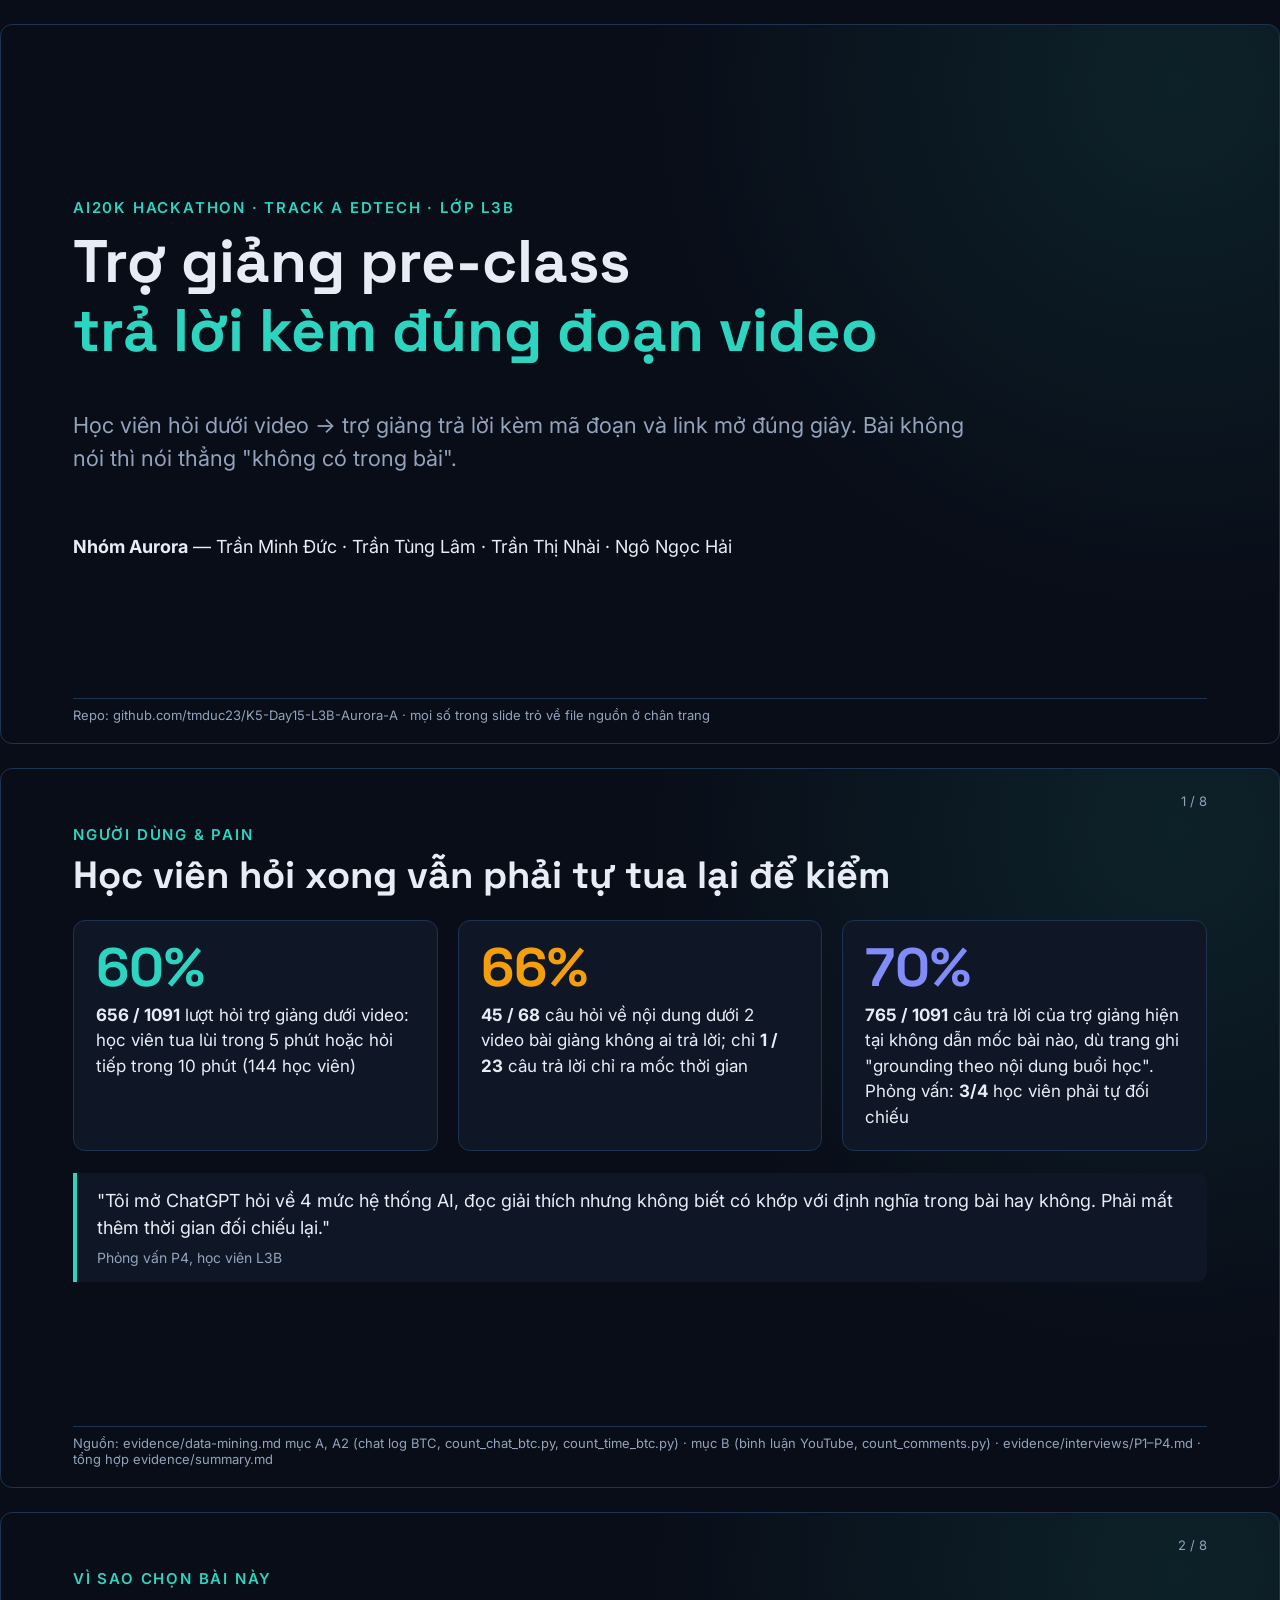
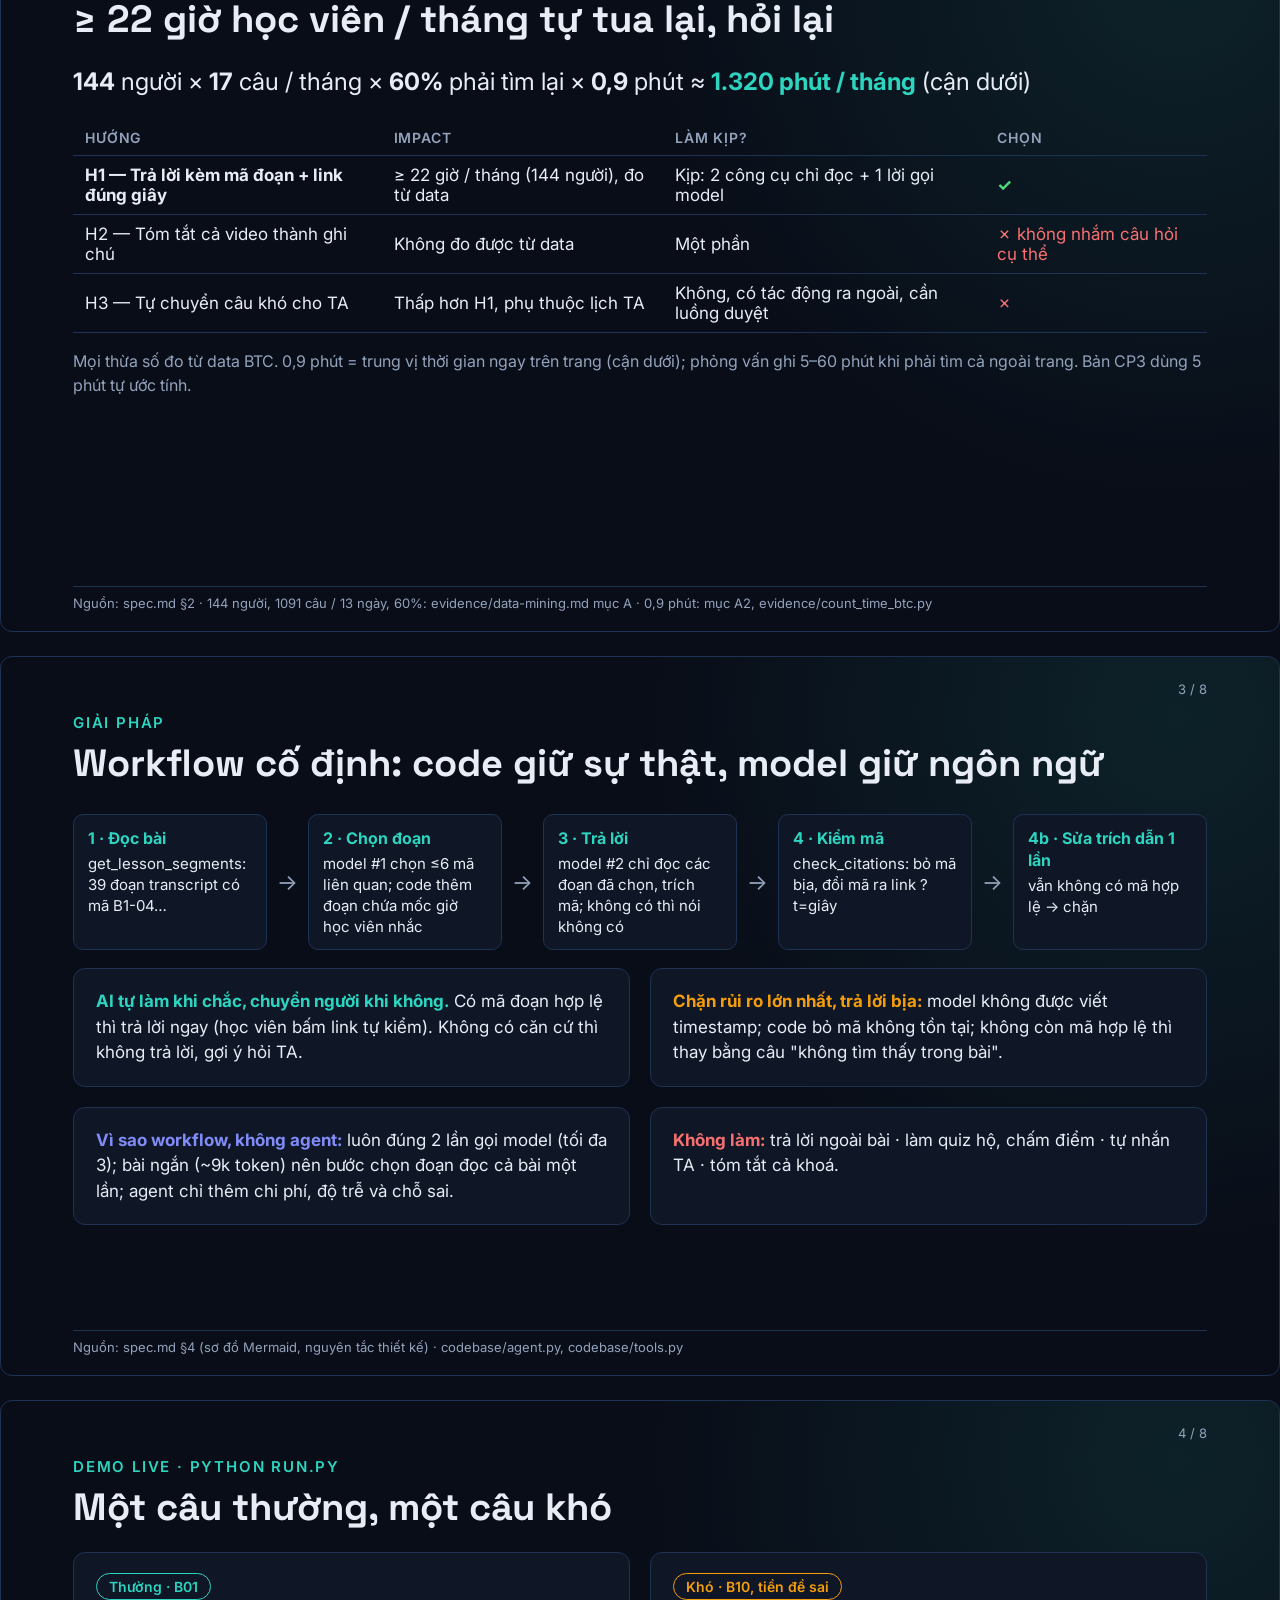
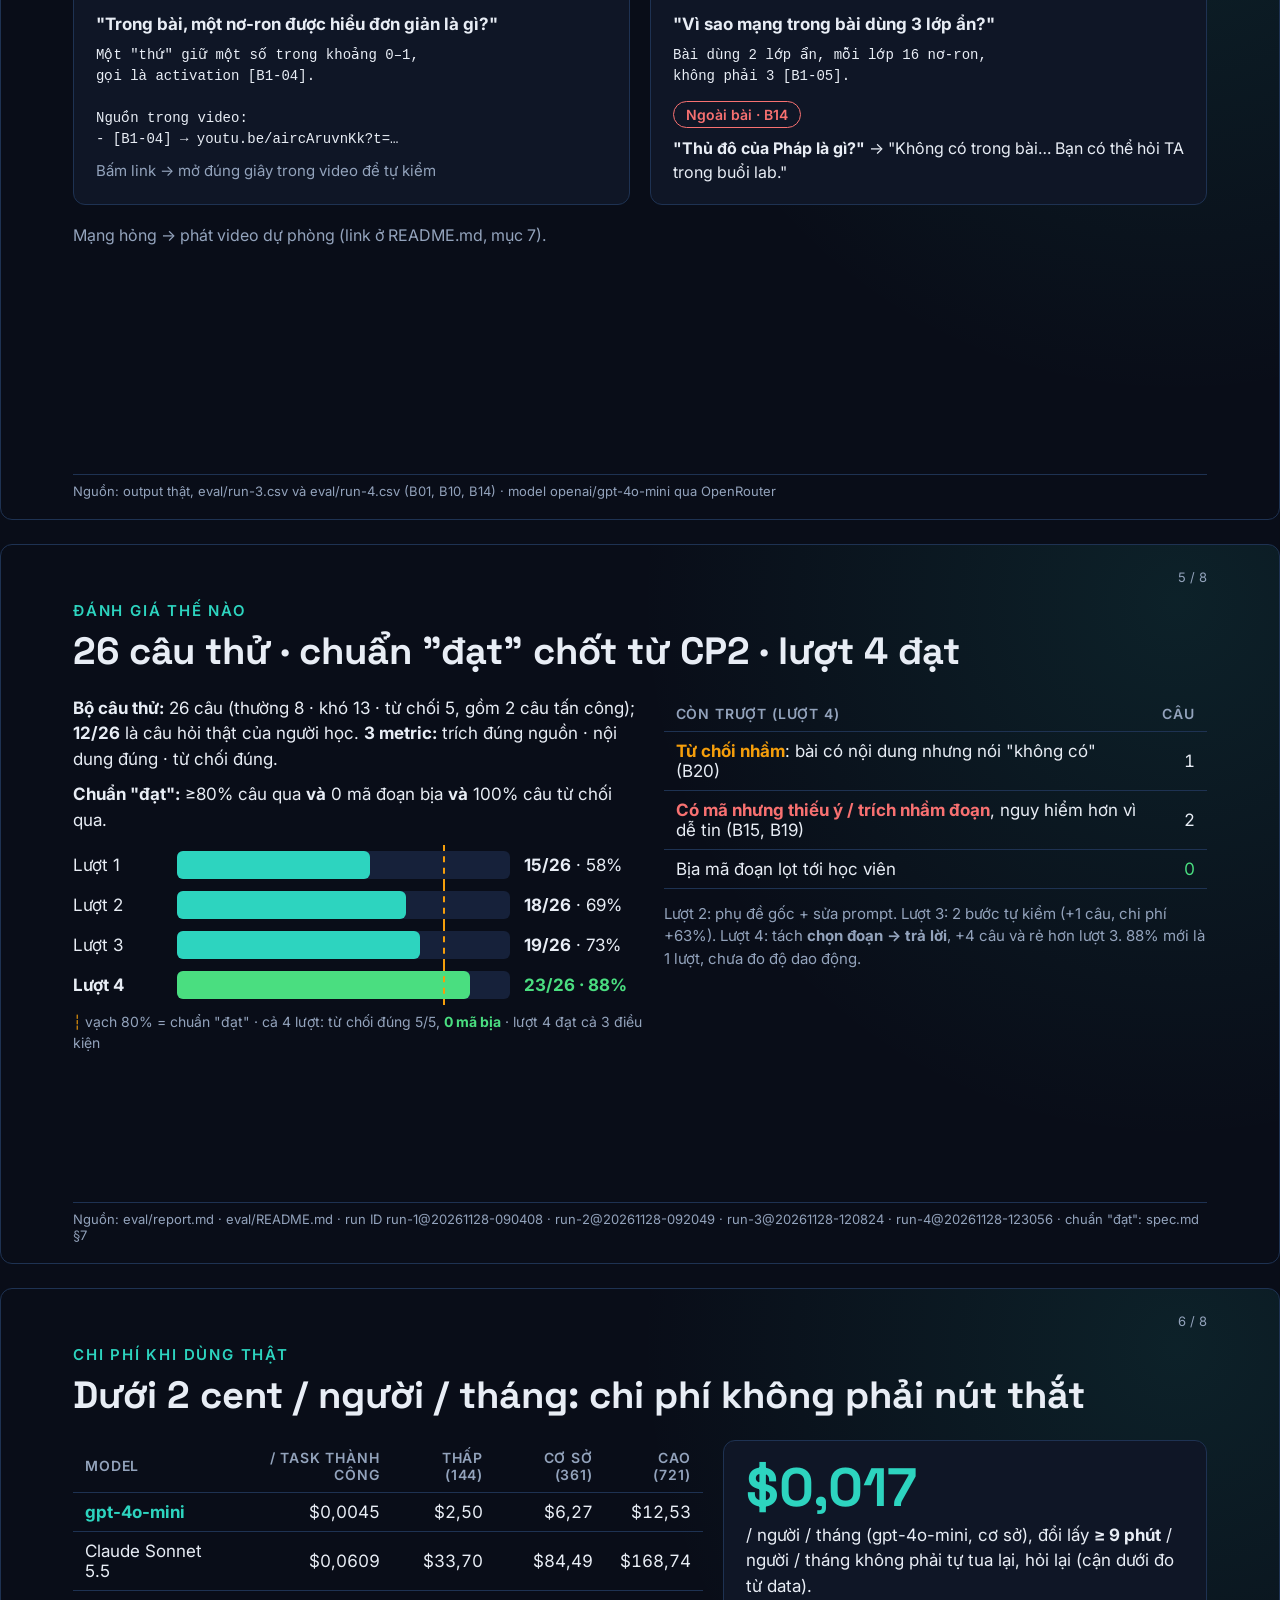
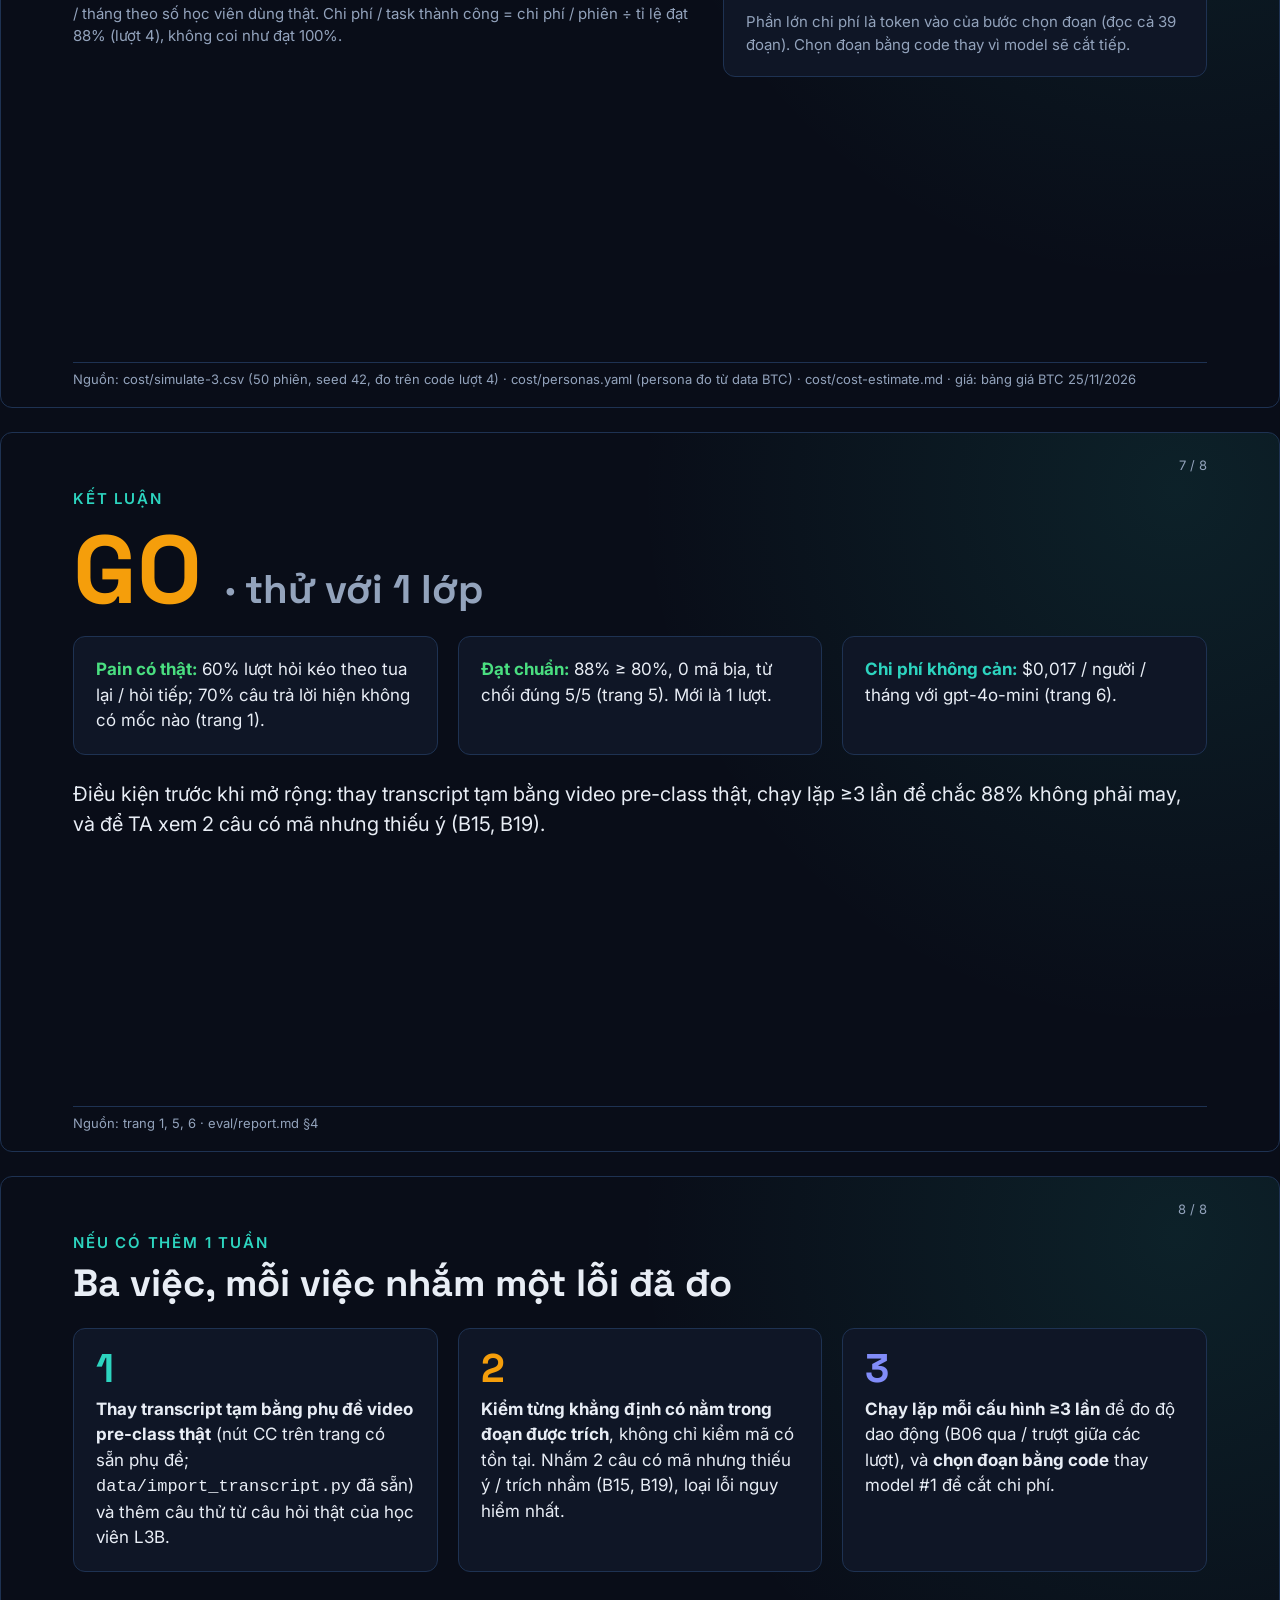
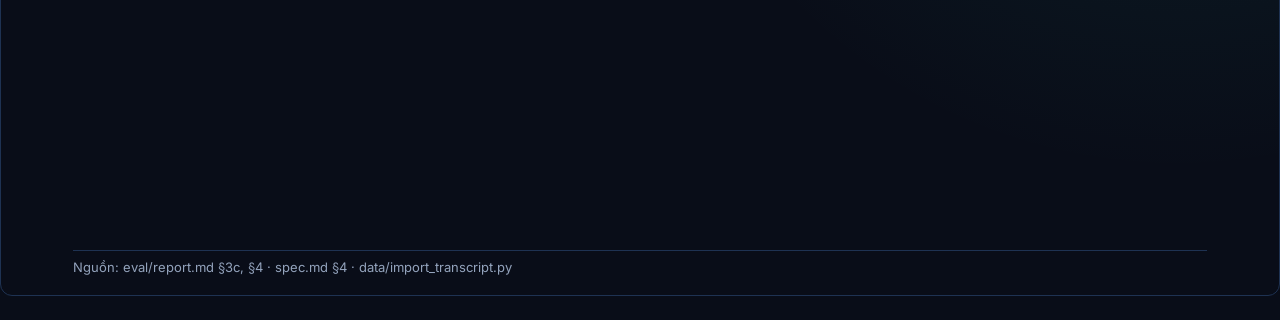
==== demo-slides.html @ be5e9697 "CP4: lượt 4 đạt chuẩn 23/26 (88%), đo impact bằng data BTC, slide demo - agent: tách bước chọn đoạn " ====
<!doctype html>
<html lang="vi">
<head>
<meta charset="utf-8">
<meta name="viewport" content="width=device-width, initial-scale=1">
<title>Aurora Demo Slides</title>
<link rel="preconnect" href="https://fonts.googleapis.com">
<link href="https://fonts.googleapis.com/css2?family=Inter:wght@400;500;600;700&family=Space+Grotesk:wght@500;700&display=swap" rel="stylesheet">
<style>
  :root {
    --bg: #090D18; --panel: #0F1626; --border: #1E3252; --fg: #E8EDF5; --muted: #93A3BC;
    --teal: #2DD4BF; --amber: #F59E0B; --red: #F87171; --green: #4ADE80; --violet: #818CF8;
  }
  @page { size: 1280px 720px; margin: 0; }
  * { box-sizing: border-box; }
  html, body { margin: 0; background: var(--bg); color: var(--fg); font-family: 'Inter', Arial, sans-serif; }
  body { -webkit-print-color-adjust: exact; print-color-adjust: exact; }
  .slide {
    width: 1280px; height: 720px; padding: 56px 72px 48px; position: relative; overflow: hidden;
    background: radial-gradient(circle at 92% 8%, rgba(45,212,191,.10), transparent 40%), var(--bg);
    page-break-after: always; break-after: page; display: flex; flex-direction: column;
  }
  @media screen { .slide { margin: 24px auto; border: 1px solid var(--border); border-radius: 12px; } }
  .kicker { font: 600 15px 'Inter'; letter-spacing: .12em; text-transform: uppercase; color: var(--teal); margin-bottom: 10px; }
  h1, h2 { font-family: 'Space Grotesk', Arial, sans-serif; margin: 0 0 22px; line-height: 1.15; }
  h1 { font-size: 60px; } h2 { font-size: 38px; }
  p, li { font-size: 20px; line-height: 1.5; color: var(--fg); }
  ul { margin: 0; padding-left: 22px; } li { margin-bottom: 8px; }
  .muted { color: var(--muted); }
  .src { position: absolute; left: 72px; right: 72px; bottom: 20px; font-size: 13px; color: var(--muted); border-top: 1px solid var(--border); padding-top: 8px; }
  .pg { position: absolute; right: 72px; top: 24px; font-size: 13px; color: var(--muted); }
  .grid { display: grid; gap: 20px; }
  .g2 { grid-template-columns: 1fr 1fr; } .g3 { grid-template-columns: repeat(3, 1fr); } .g4 { grid-template-columns: repeat(4, 1fr); }
  .card { background: var(--panel); border: 1px solid var(--border); border-radius: 12px; padding: 20px 22px; }
  .big { font: 700 54px 'Space Grotesk'; line-height: 1; margin-bottom: 8px; }
  .t { color: var(--teal); } .a { color: var(--amber); } .r { color: var(--red); } .g { color: var(--green); } .v { color: var(--violet); }
  .card p { font-size: 17px; margin: 0; }
  blockquote { margin: 0; padding: 14px 20px; border-left: 4px solid var(--teal); background: var(--panel); border-radius: 0 10px 10px 0; font-size: 18px; line-height: 1.5; }
  blockquote cite { display: block; font-style: normal; font-size: 14px; color: var(--muted); margin-top: 6px; }
  table { border-collapse: collapse; width: 100%; font-size: 17px; }
  th, td { text-align: left; padding: 9px 12px; border-bottom: 1px solid var(--border); }
  th { color: var(--muted); font-weight: 600; font-size: 14px; text-transform: uppercase; letter-spacing: .06em; }
  td.num { font-variant-numeric: tabular-nums; text-align: right; } th.num { text-align: right; }
  .flow { display: flex; align-items: stretch; gap: 10px; margin: 6px 0 18px; }
  .step { flex: 1; background: var(--panel); border: 1px solid var(--border); border-radius: 10px; padding: 12px 14px; font-size: 15px; line-height: 1.4; }
  .step b { display: block; font-size: 16px; margin-bottom: 4px; color: var(--teal); }
  .arrow { align-self: center; color: var(--muted); font-size: 22px; }
  .bar-row { display: grid; grid-template-columns: 90px 1fr 120px; align-items: center; gap: 14px; margin-bottom: 12px; font-size: 17px; }
  .bar { height: 28px; background: #16213A; border-radius: 6px; position: relative; }
  .bar span { display: block; height: 100%; border-radius: 6px; background: var(--teal); }
  .bar .goal { position: absolute; top: -6px; bottom: -6px; left: 80%; border-left: 2px dashed var(--amber); }
  .pill { display: inline-block; padding: 4px 12px; border-radius: 999px; font-size: 14px; font-weight: 600; border: 1px solid currentColor; }
  .verdict { font: 700 96px 'Space Grotesk'; color: var(--amber); line-height: 1; margin: 4px 0 18px; }
  pre { margin: 0; font: 14px/1.5 Consolas, monospace; white-space: pre-wrap; color: var(--fg); }
</style>
</head>
<body>

<!-- 0 · Bìa -->
<section class="slide" style="justify-content:center;">
  <div class="kicker">AI20K Hackathon · Track A EdTech · Lớp L3B</div>
  <h1>Trợ giảng pre-class<br><span class="t">trả lời kèm đúng đoạn video</span></h1>
  <p class="muted" style="font-size:22px;max-width:900px;">Học viên hỏi dưới video → trợ giảng trả lời kèm mã đoạn và link mở đúng giây. Bài không nói thì nói thẳng "không có trong bài".</p>
  <p style="margin-top:36px;font-size:18px;"><b>Nhóm Aurora</b> — Trần Minh Đức · Trần Tùng Lâm · Trần Thị Nhài · Ngô Ngọc Hải</p>
  <div class="src">Repo: github.com/tmduc23/K5-Day15-L3B-Aurora-A · mọi số trong slide trỏ về file nguồn ở chân trang</div>
</section>

<!-- 1 · Người dùng & pain -->
<section class="slide">
  <div class="pg">1 / 8</div>
  <div class="kicker">Người dùng &amp; pain</div>
  <h2>Học viên hỏi xong vẫn phải tự tua lại để kiểm</h2>
  <div class="grid g3" style="margin-bottom:22px;">
    <div class="card"><div class="big t">60%</div><p><b>656 / 1091</b> lượt hỏi trợ giảng dưới video: học viên tua lùi trong 5 phút hoặc hỏi tiếp trong 10 phút (144 học viên)</p></div>
    <div class="card"><div class="big a">66%</div><p><b>45 / 68</b> câu hỏi về nội dung dưới 2 video bài giảng không ai trả lời; chỉ <b>1 / 23</b> câu trả lời chỉ ra mốc thời gian</p></div>
    <div class="card"><div class="big v">70%</div><p><b>765 / 1091</b> câu trả lời của trợ giảng hiện tại không dẫn mốc bài nào, dù trang ghi "grounding theo nội dung buổi học". Phỏng vấn: <b>3/4</b> học viên phải tự đối chiếu</p></div>
  </div>
  <blockquote>"Tôi mở ChatGPT hỏi về 4 mức hệ thống AI, đọc giải thích nhưng không biết có khớp với định nghĩa trong bài hay không. Phải mất thêm thời gian đối chiếu lại."<cite>Phỏng vấn P4, học viên L3B</cite></blockquote>
  <div class="src">Nguồn: evidence/data-mining.md mục A, A2 (chat log BTC, count_chat_btc.py, count_time_btc.py) · mục B (bình luận YouTube, count_comments.py) · evidence/interviews/P1–P4.md · tổng hợp evidence/summary.md</div>
</section>

<!-- 2 · Vì sao chọn -->
<section class="slide">
  <div class="pg">2 / 8</div>
  <div class="kicker">Vì sao chọn bài này</div>
  <h2>≥ 22 giờ học viên / tháng tự tua lại, hỏi lại</h2>
  <p style="font-size:24px;margin:0 0 20px;"><b>144</b> người × <b>17</b> câu / tháng × <b>60%</b> phải tìm lại × <b>0,9</b> phút ≈ <b class="t">1.320 phút / tháng</b> (cận dưới)</p>
  <table>
    <tr><th>Hướng</th><th>Impact</th><th>Làm kịp?</th><th>Chọn</th></tr>
    <tr><td><b>H1 — Trả lời kèm mã đoạn + link đúng giây</b></td><td>≥ 22 giờ / tháng (144 người), đo từ data</td><td>Kịp: 2 công cụ chỉ đọc + 1 lời gọi model</td><td class="g"><b>✓</b></td></tr>
    <tr><td>H2 — Tóm tắt cả video thành ghi chú</td><td>Không đo được từ data</td><td>Một phần</td><td class="r">✗ không nhắm câu hỏi cụ thể</td></tr>
    <tr><td>H3 — Tự chuyển câu khó cho TA</td><td>Thấp hơn H1, phụ thuộc lịch TA</td><td>Không, có tác động ra ngoài, cần luồng duyệt</td><td class="r">✗</td></tr>
  </table>
  <p class="muted" style="font-size:16px;margin-top:16px;">Mọi thừa số đo từ data BTC. 0,9 phút = trung vị thời gian ngay trên trang (cận dưới); phỏng vấn ghi 5–60 phút khi phải tìm cả ngoài trang. Bản CP3 dùng 5 phút tự ước tính.</p>
  <div class="src">Nguồn: spec.md §2 · 144 người, 1091 câu / 13 ngày, 60%: evidence/data-mining.md mục A · 0,9 phút: mục A2, evidence/count_time_btc.py</div>
</section>

<!-- 3 · Giải pháp -->
<section class="slide">
  <div class="pg">3 / 8</div>
  <div class="kicker">Giải pháp</div>
  <h2>Workflow cố định: code giữ sự thật, model giữ ngôn ngữ</h2>
  <div class="flow">
    <div class="step"><b>1 · Đọc bài</b>get_lesson_segments: 39 đoạn transcript có mã B1-04…</div><div class="arrow">→</div>
    <div class="step"><b>2 · Chọn đoạn</b>model #1 chọn ≤6 mã liên quan; code thêm đoạn chứa mốc giờ học viên nhắc</div><div class="arrow">→</div>
    <div class="step"><b>3 · Trả lời</b>model #2 chỉ đọc các đoạn đã chọn, trích mã; không có thì nói không có</div><div class="arrow">→</div>
    <div class="step"><b>4 · Kiểm mã</b>check_citations: bỏ mã bịa, đổi mã ra link ?t=giây</div><div class="arrow">→</div>
    <div class="step"><b>4b · Sửa trích dẫn 1 lần</b>vẫn không có mã hợp lệ → chặn</div>
  </div>
  <div class="grid g2">
    <div class="card"><p><b class="t">AI tự làm khi chắc, chuyển người khi không.</b> Có mã đoạn hợp lệ thì trả lời ngay (học viên bấm link tự kiểm). Không có căn cứ thì không trả lời, gợi ý hỏi TA.</p></div>
    <div class="card"><p><b class="a">Chặn rủi ro lớn nhất, trả lời bịa:</b> model không được viết timestamp; code bỏ mã không tồn tại; không còn mã hợp lệ thì thay bằng câu "không tìm thấy trong bài".</p></div>
    <div class="card"><p><b class="v">Vì sao workflow, không agent:</b> luôn đúng 2 lần gọi model (tối đa 3); bài ngắn (~9k token) nên bước chọn đoạn đọc cả bài một lần; agent chỉ thêm chi phí, độ trễ và chỗ sai.</p></div>
    <div class="card"><p><b class="r">Không làm:</b> trả lời ngoài bài · làm quiz hộ, chấm điểm · tự nhắn TA · tóm tắt cả khoá.</p></div>
  </div>
  <div class="src">Nguồn: spec.md §4 (sơ đồ Mermaid, nguyên tắc thiết kế) · codebase/agent.py, codebase/tools.py</div>
</section>

<!-- 4 · Demo -->
<section class="slide">
  <div class="pg">4 / 8</div>
  <div class="kicker">Demo live · python run.py</div>
  <h2>Một câu thường, một câu khó</h2>
  <div class="grid g2">
    <div class="card">
      <span class="pill t">Thường · B01</span>
      <p style="margin:12px 0 8px;"><b>"Trong bài, một nơ-ron được hiểu đơn giản là gì?"</b></p>
      <pre>Một "thứ" giữ một số trong khoảng 0–1,
gọi là activation [B1-04].

Nguồn trong video:
- [B1-04] → youtu.be/aircAruvnKk?t=…</pre>
      <p class="muted" style="margin-top:10px;font-size:15px;">Bấm link → mở đúng giây trong video để tự kiểm</p>
    </div>
    <div class="card">
      <span class="pill a">Khó · B10, tiền đề sai</span>
      <p style="margin:12px 0 8px;"><b>"Vì sao mạng trong bài dùng 3 lớp ẩn?"</b></p>
      <pre>Bài dùng 2 lớp ẩn, mỗi lớp 16 nơ-ron,
không phải 3 [B1-05].</pre>
      <span class="pill r" style="margin-top:14px;">Ngoài bài · B14</span>
      <p style="margin:8px 0 0;font-size:16px;"><b>"Thủ đô của Pháp là gì?"</b> → "Không có trong bài… Bạn có thể hỏi TA trong buổi lab."</p>
    </div>
  </div>
  <p class="muted" style="font-size:16px;margin-top:18px;">Mạng hỏng → phát video dự phòng (link ở README.md, mục 7).</p>
  <div class="src">Nguồn: output thật, eval/run-3.csv và eval/run-4.csv (B01, B10, B14) · model openai/gpt-4o-mini qua OpenRouter</div>
</section>

<!-- 5 · Đánh giá -->
<section class="slide">
  <div class="pg">5 / 8</div>
  <div class="kicker">Đánh giá thế nào</div>
  <h2>26 câu thử · chuẩn "đạt" chốt từ CP2 · lượt 4 đạt</h2>
  <div class="grid g2" style="grid-template-columns: 1.05fr 1fr;">
    <div>
      <p style="font-size:17px;margin:0 0 10px;"><b>Bộ câu thử:</b> 26 câu (thường 8 · khó 13 · từ chối 5, gồm 2 câu tấn công); <b>12/26</b> là câu hỏi thật của người học. <b>3 metric:</b> trích đúng nguồn · nội dung đúng · từ chối đúng.</p>
      <p style="font-size:17px;margin:0 0 18px;"><b>Chuẩn "đạt":</b> ≥80% câu qua <b>và</b> 0 mã đoạn bịa <b>và</b> 100% câu từ chối qua.</p>
      <div class="bar-row"><span>Lượt 1</span><div class="bar"><span style="width:58%"></span><i class="goal"></i></div><span><b>15/26</b> · 58%</span></div>
      <div class="bar-row"><span>Lượt 2</span><div class="bar"><span style="width:69%"></span><i class="goal"></i></div><span><b>18/26</b> · 69%</span></div>
      <div class="bar-row"><span>Lượt 3</span><div class="bar"><span style="width:73%"></span><i class="goal"></i></div><span><b>19/26</b> · 73%</span></div>
      <div class="bar-row"><span><b>Lượt 4</b></span><div class="bar"><span style="width:88%;background:var(--green)"></span><i class="goal"></i></div><span><b class="g">23/26 · 88%</b></span></div>
      <p class="muted" style="font-size:14px;margin:4px 0 0;"><span class="a">┆</span> vạch 80% = chuẩn "đạt" · cả 4 lượt: từ chối đúng 5/5, <b class="g">0 mã bịa</b> · lượt 4 đạt cả 3 điều kiện</p>
    </div>
    <div>
      <table>
        <tr><th>Còn trượt (lượt 4)</th><th class="num">Câu</th></tr>
        <tr><td><b class="a">Từ chối nhầm</b>: bài có nội dung nhưng nói "không có" (B20)</td><td class="num">1</td></tr>
        <tr><td><b class="r">Có mã nhưng thiếu ý / trích nhầm đoạn</b>, nguy hiểm hơn vì dễ tin (B15, B19)</td><td class="num">2</td></tr>
        <tr><td>Bịa mã đoạn lọt tới học viên</td><td class="num g">0</td></tr>
      </table>
      <p style="font-size:15px;margin-top:14px;" class="muted">Lượt 2: phụ đề gốc + sửa prompt. Lượt 3: 2 bước tự kiểm (+1 câu, chi phí +63%). Lượt 4: tách <b>chọn đoạn → trả lời</b>, +4 câu và rẻ hơn lượt 3. 88% mới là 1 lượt, chưa đo độ dao động.</p>
    </div>
  </div>
  <div class="src">Nguồn: eval/report.md · eval/README.md · run ID run-1@20261128-090408 · run-2@20261128-092049 · run-3@20261128-120824 · run-4@20261128-123056 · chuẩn "đạt": spec.md §7</div>
</section>

<!-- 6 · Chi phí -->
<section class="slide">
  <div class="pg">6 / 8</div>
  <div class="kicker">Chi phí khi dùng thật</div>
  <h2>Dưới 2 cent / người / tháng: chi phí không phải nút thắt</h2>
  <div class="grid g2" style="grid-template-columns: 1.3fr 1fr;">
    <div>
      <table>
        <tr><th>Model</th><th class="num">/ task thành công</th><th class="num">Thấp (144)</th><th class="num">Cơ sở (361)</th><th class="num">Cao (721)</th></tr>
        <tr><td><b class="t">gpt-4o-mini</b></td><td class="num">$0,0045</td><td class="num">$2,50</td><td class="num">$6,27</td><td class="num">$12,53</td></tr>
        <tr><td>Claude Sonnet 5.5</td><td class="num">$0,0609</td><td class="num">$33,70</td><td class="num">$84,49</td><td class="num">$168,74</td></tr>
      </table>
      <p class="muted" style="font-size:15px;margin-top:12px;">/ tháng theo số học viên dùng thật. Chi phí / task thành công = chi phí / phiên ÷ tỉ lệ đạt 88% (lượt 4), không coi như đạt 100%.</p>
    </div>
    <div class="card">
      <div class="big t">$0,017</div>
      <p>/ người / tháng (gpt-4o-mini, cơ sở), đổi lấy <b>≥ 9 phút</b> / người / tháng không phải tự tua lại, hỏi lại (cận dưới đo từ data).</p>
      <p class="muted" style="margin-top:12px;font-size:15px;">Phần lớn chi phí là token vào của bước chọn đoạn (đọc cả 39 đoạn). Chọn đoạn bằng code thay vì model sẽ cắt tiếp.</p>
    </div>
  </div>
  <div class="src">Nguồn: cost/simulate-3.csv (50 phiên, seed 42, đo trên code lượt 4) · cost/personas.yaml (persona đo từ data BTC) · cost/cost-estimate.md · giá: bảng giá BTC 25/11/2026</div>
</section>

<!-- 7 · Kết luận -->
<section class="slide">
  <div class="pg">7 / 8</div>
  <div class="kicker">Kết luận</div>
  <div class="verdict">GO <span style="font-size:40px;color:var(--muted)">· thử với 1 lớp</span></div>
  <div class="grid g3">
    <div class="card"><p><b class="g">Pain có thật:</b> 60% lượt hỏi kéo theo tua lại / hỏi tiếp; 70% câu trả lời hiện không có mốc nào (trang 1).</p></div>
    <div class="card"><p><b class="g">Đạt chuẩn:</b> 88% ≥ 80%, 0 mã bịa, từ chối đúng 5/5 (trang 5). Mới là 1 lượt.</p></div>
    <div class="card"><p><b class="t">Chi phí không cản:</b> $0,017 / người / tháng với gpt-4o-mini (trang 6).</p></div>
  </div>
  <p style="margin-top:24px;">Điều kiện trước khi mở rộng: thay transcript tạm bằng video pre-class thật, chạy lặp ≥3 lần để chắc 88% không phải may, và để TA xem 2 câu có mã nhưng thiếu ý (B15, B19).</p>
  <div class="src">Nguồn: trang 1, 5, 6 · eval/report.md §4</div>
</section>

<!-- 8 · Nếu có thêm 1 tuần -->
<section class="slide">
  <div class="pg">8 / 8</div>
  <div class="kicker">Nếu có thêm 1 tuần</div>
  <h2>Ba việc, mỗi việc nhắm một lỗi đã đo</h2>
  <div class="grid g3">
    <div class="card"><div class="big t" style="font-size:40px;">1</div><p><b>Thay transcript tạm bằng phụ đề video pre-class thật</b> (nút CC trên trang có sẵn phụ đề; <code>data/import_transcript.py</code> đã sẵn) và thêm câu thử từ câu hỏi thật của học viên L3B.</p></div>
    <div class="card"><div class="big a" style="font-size:40px;">2</div><p><b>Kiểm từng khẳng định có nằm trong đoạn được trích</b>, không chỉ kiểm mã có tồn tại. Nhắm 2 câu có mã nhưng thiếu ý / trích nhầm (B15, B19), loại lỗi nguy hiểm nhất.</p></div>
    <div class="card"><div class="big v" style="font-size:40px;">3</div><p><b>Chạy lặp mỗi cấu hình ≥3 lần</b> để đo độ dao động (B06 qua / trượt giữa các lượt), và <b>chọn đoạn bằng code</b> thay model #1 để cắt chi phí.</p></div>
  </div>
  <div class="src">Nguồn: eval/report.md §3c, §4 · spec.md §4 · data/import_transcript.py</div>
</section>

</body>
</html>
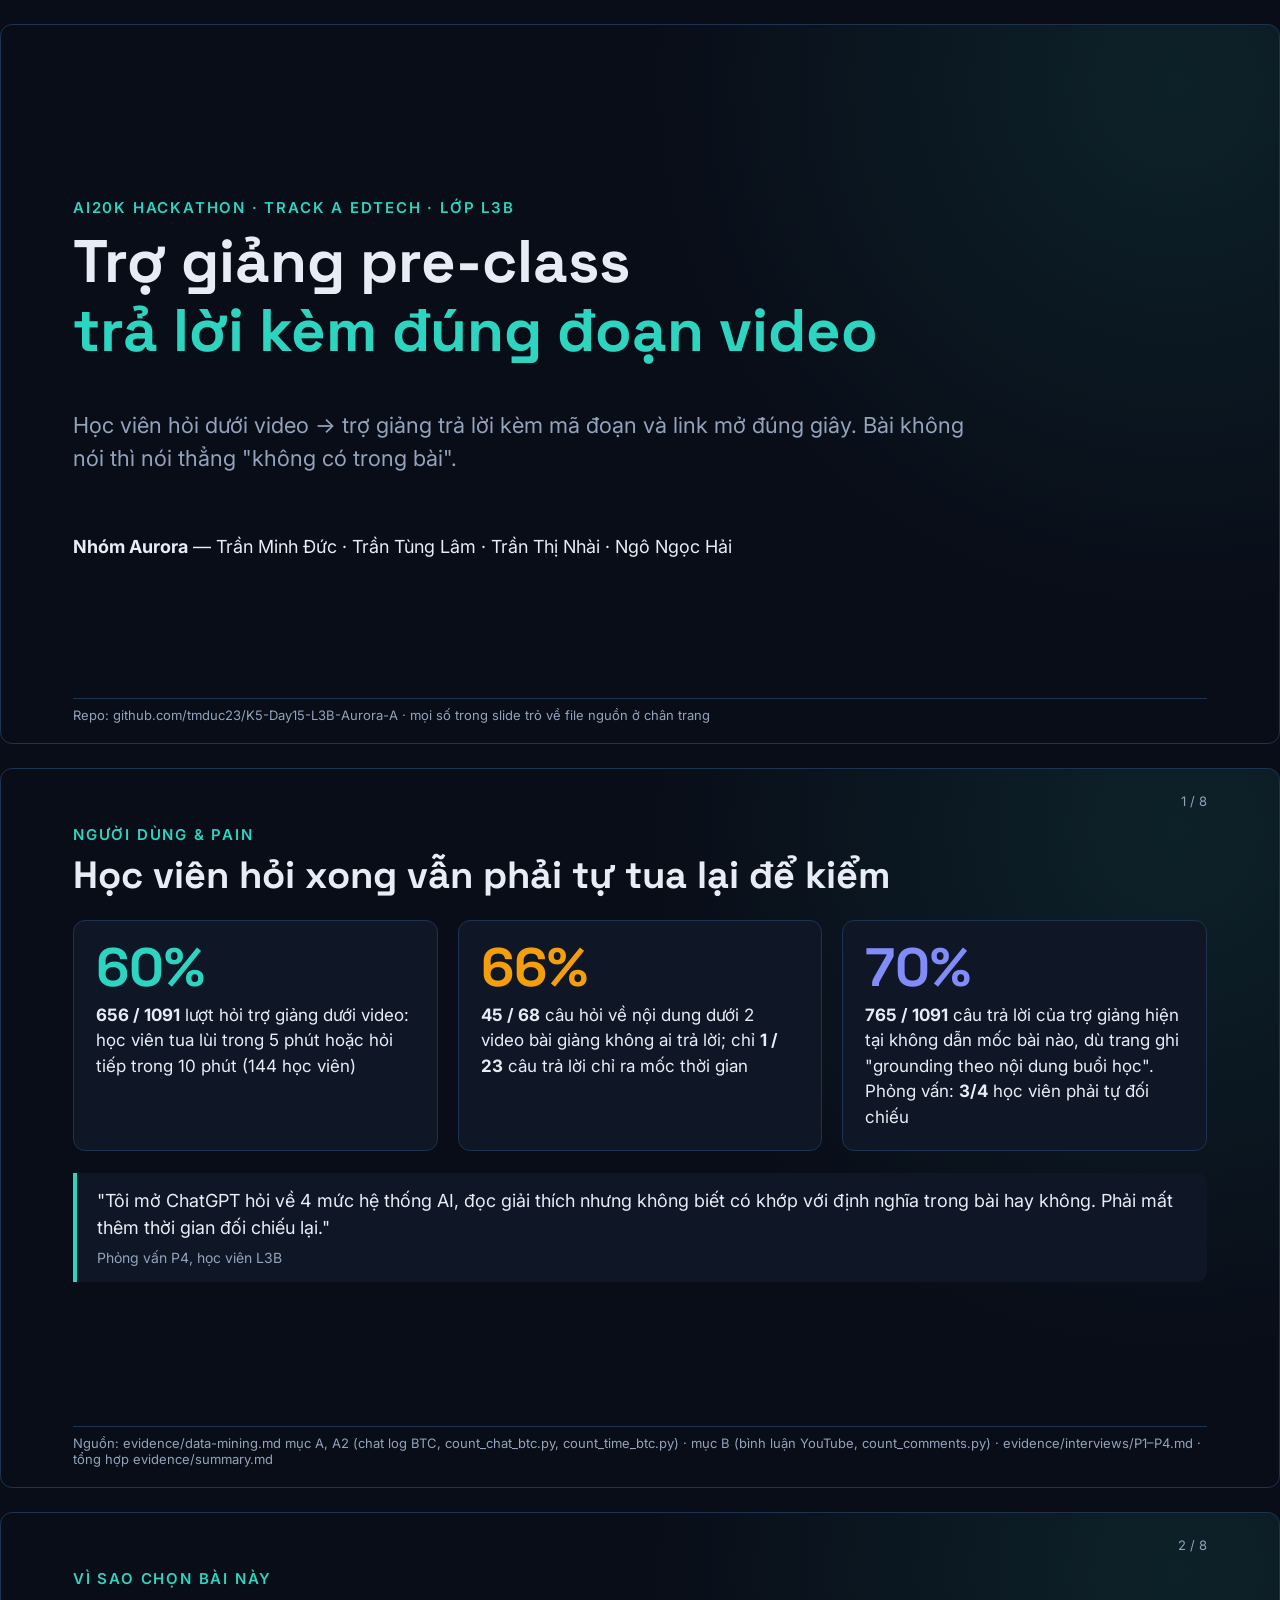
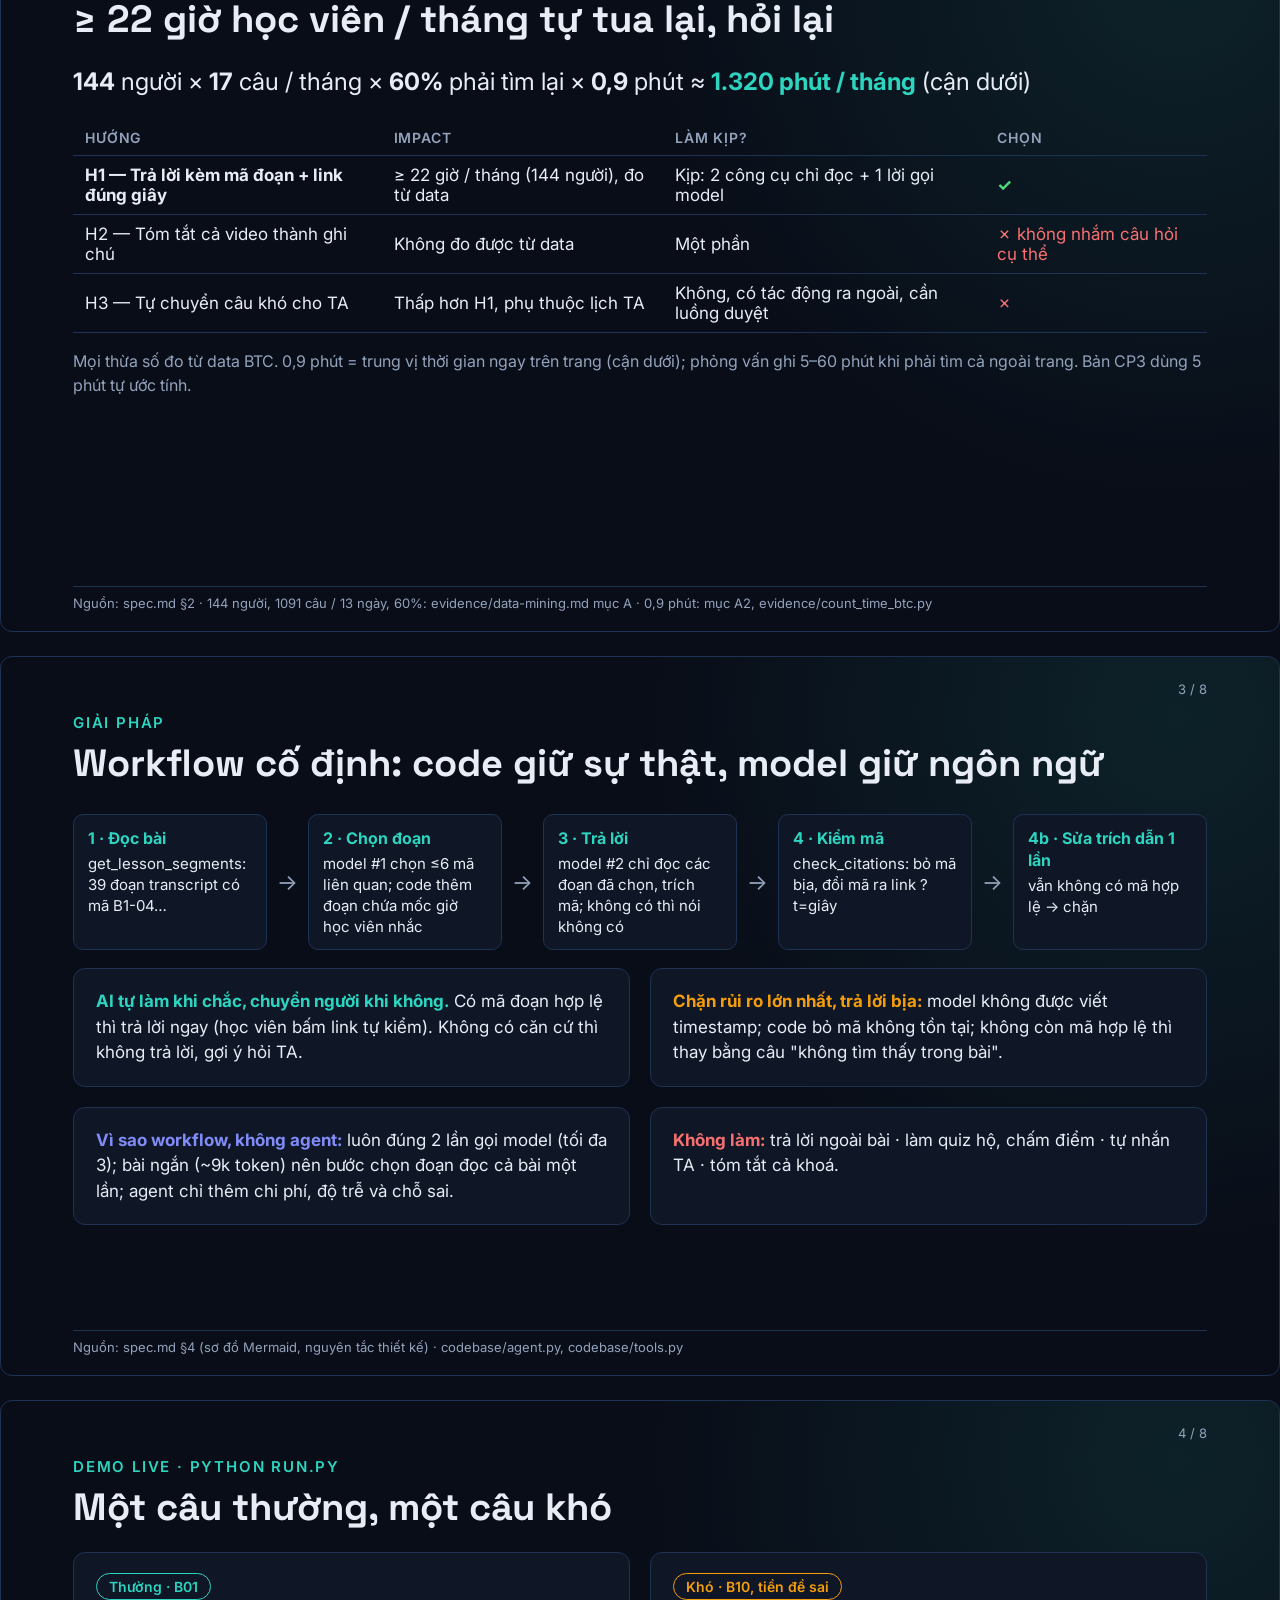
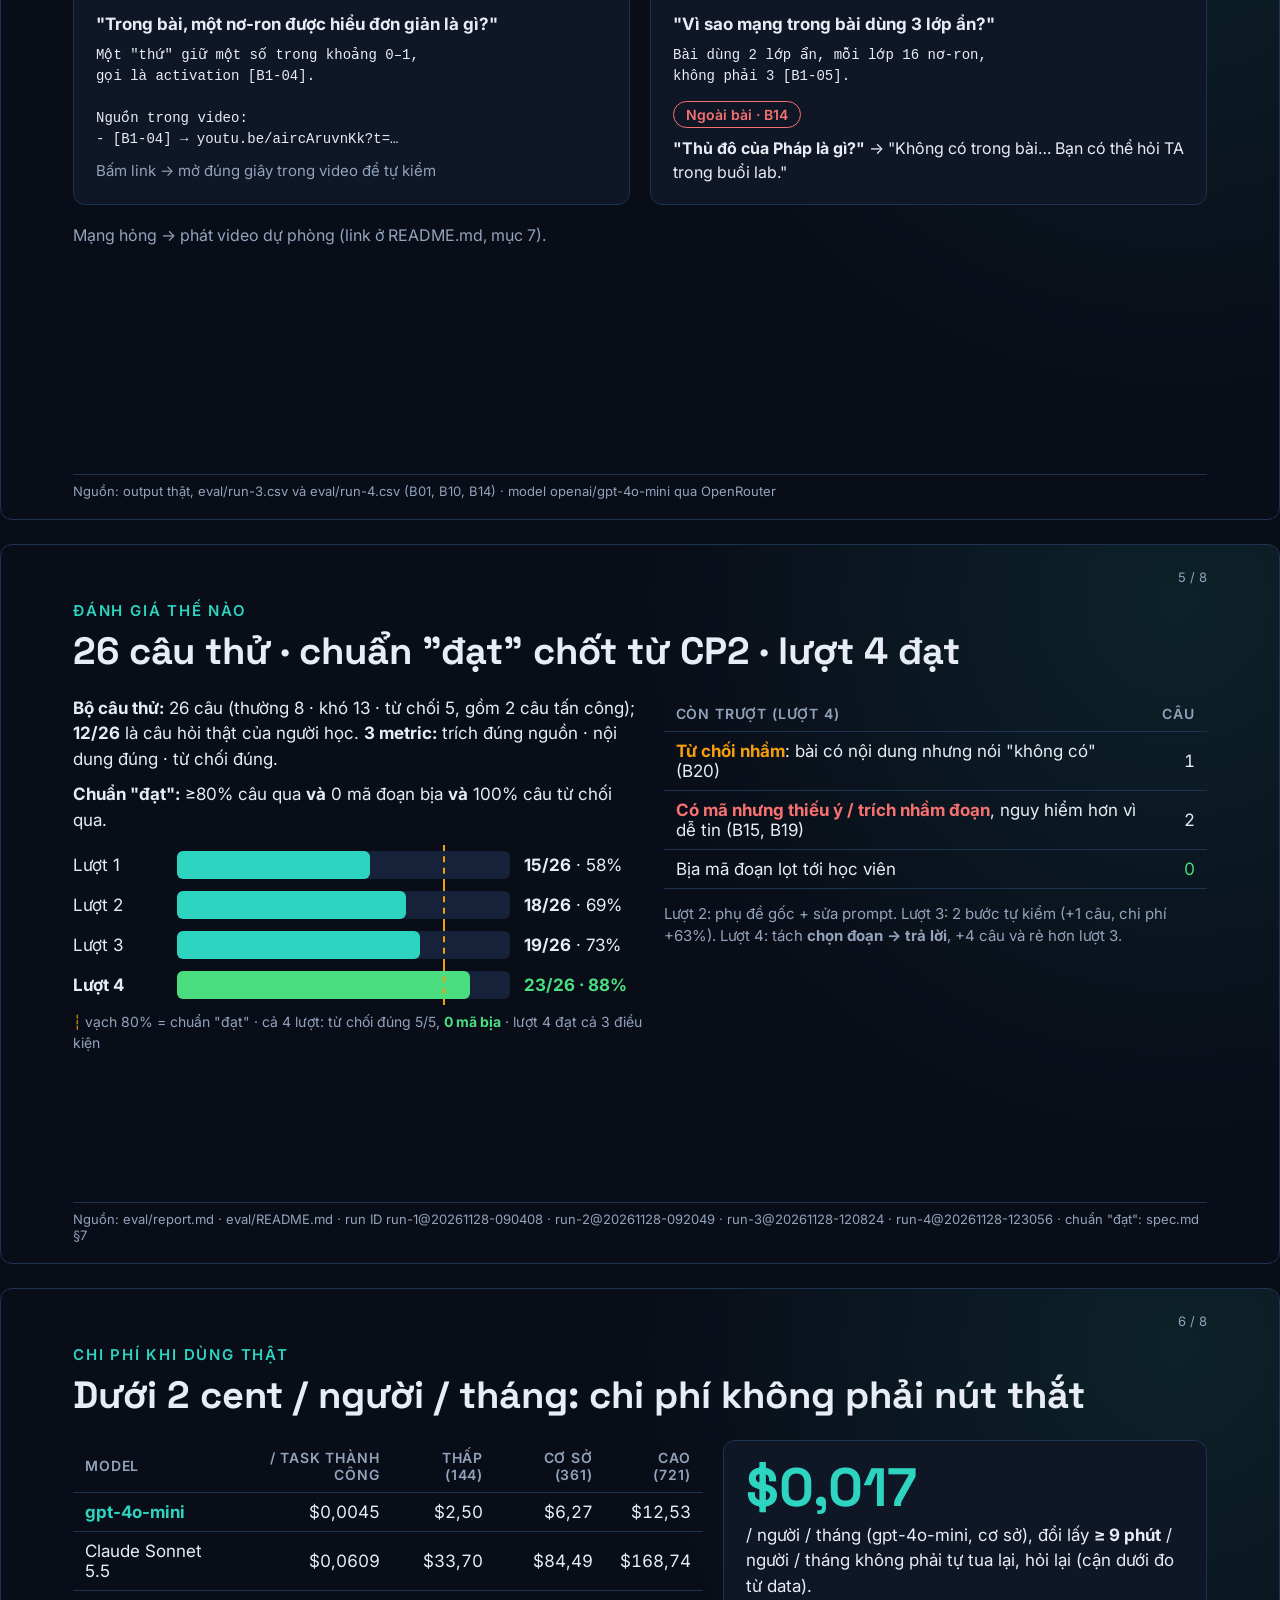
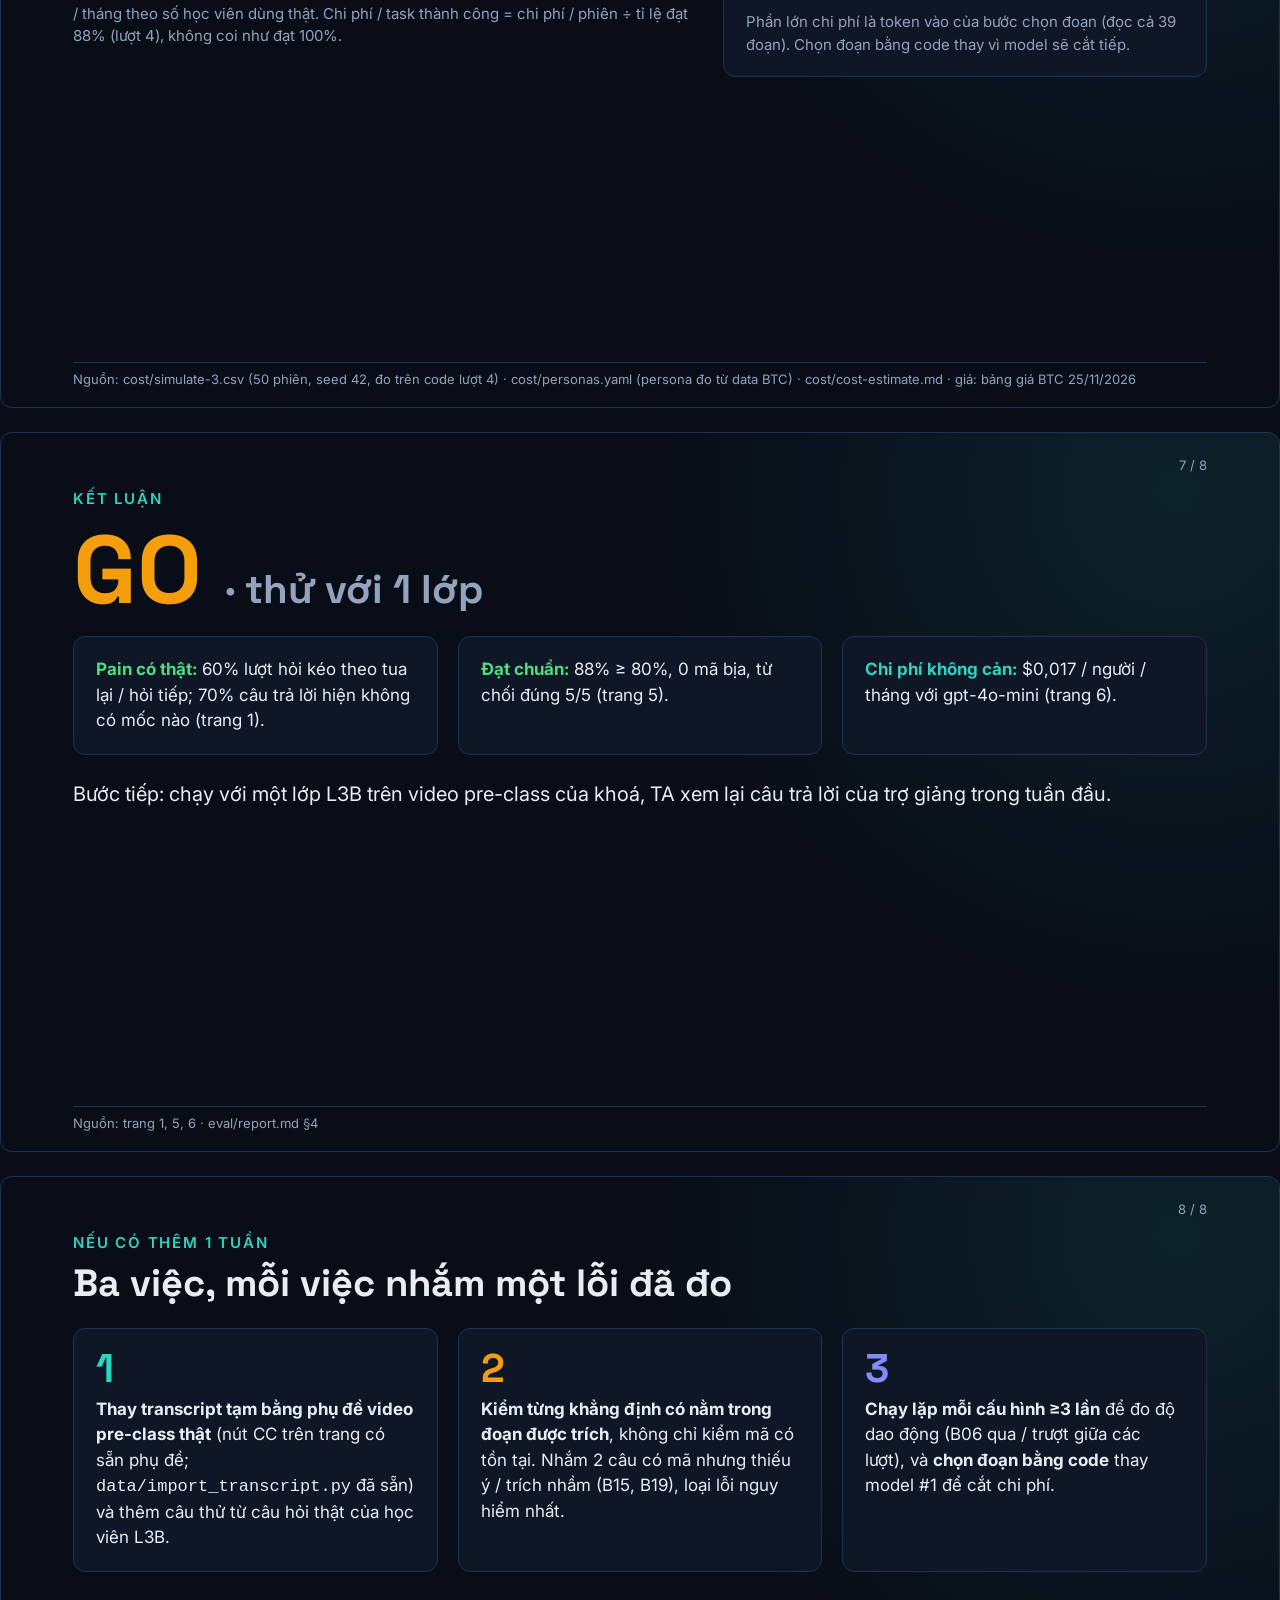
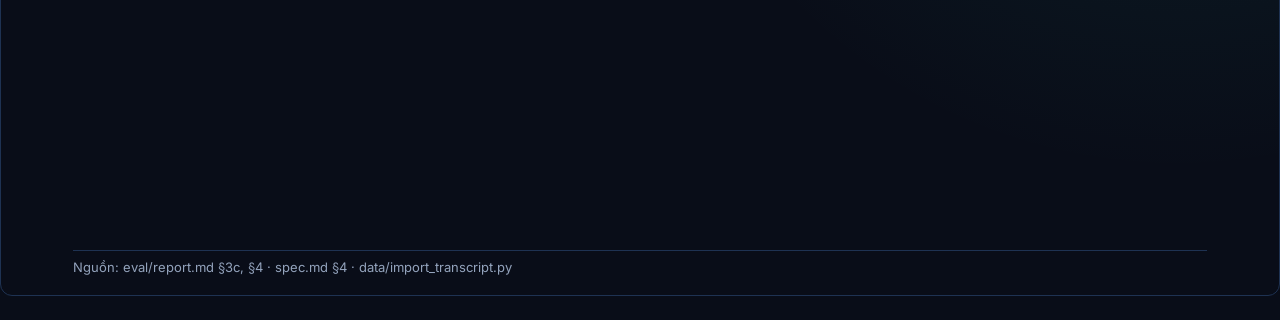
==== commit db966585: "Tính năng ôn tập: trang web học theo video + tạo tài liệu ôn tập - codebase/web.py + web_index.html:" ====
--- a/demo-slides.html
+++ b/demo-slides.html
@@ -167,7 +167,7 @@
         <tr><td><b class="r">Có mã nhưng thiếu ý / trích nhầm đoạn</b>, nguy hiểm hơn vì dễ tin (B15, B19)</td><td class="num">2</td></tr>
         <tr><td>Bịa mã đoạn lọt tới học viên</td><td class="num g">0</td></tr>
       </table>
-      <p style="font-size:15px;margin-top:14px;" class="muted">Lượt 2: phụ đề gốc + sửa prompt. Lượt 3: 2 bước tự kiểm (+1 câu, chi phí +63%). Lượt 4: tách <b>chọn đoạn → trả lời</b>, +4 câu và rẻ hơn lượt 3. 88% mới là 1 lượt, chưa đo độ dao động.</p>
+      <p style="font-size:15px;margin-top:14px;" class="muted">Lượt 2: phụ đề gốc + sửa prompt. Lượt 3: 2 bước tự kiểm (+1 câu, chi phí +63%). Lượt 4: tách <b>chọn đoạn → trả lời</b>, +4 câu và rẻ hơn lượt 3.</p>
     </div>
   </div>
   <div class="src">Nguồn: eval/report.md · eval/README.md · run ID run-1@20261128-090408 · run-2@20261128-092049 · run-3@20261128-120824 · run-4@20261128-123056 · chuẩn "đạt": spec.md §7</div>
@@ -203,10 +203,10 @@
   <div class="verdict">GO <span style="font-size:40px;color:var(--muted)">· thử với 1 lớp</span></div>
   <div class="grid g3">
     <div class="card"><p><b class="g">Pain có thật:</b> 60% lượt hỏi kéo theo tua lại / hỏi tiếp; 70% câu trả lời hiện không có mốc nào (trang 1).</p></div>
-    <div class="card"><p><b class="g">Đạt chuẩn:</b> 88% ≥ 80%, 0 mã bịa, từ chối đúng 5/5 (trang 5). Mới là 1 lượt.</p></div>
+    <div class="card"><p><b class="g">Đạt chuẩn:</b> 88% ≥ 80%, 0 mã bịa, từ chối đúng 5/5 (trang 5).</p></div>
     <div class="card"><p><b class="t">Chi phí không cản:</b> $0,017 / người / tháng với gpt-4o-mini (trang 6).</p></div>
   </div>
-  <p style="margin-top:24px;">Điều kiện trước khi mở rộng: thay transcript tạm bằng video pre-class thật, chạy lặp ≥3 lần để chắc 88% không phải may, và để TA xem 2 câu có mã nhưng thiếu ý (B15, B19).</p>
+  <p style="margin-top:24px;">Bước tiếp: chạy với một lớp L3B trên video pre-class của khoá, TA xem lại câu trả lời của trợ giảng trong tuần đầu.</p>
   <div class="src">Nguồn: trang 1, 5, 6 · eval/report.md §4</div>
 </section>
 
